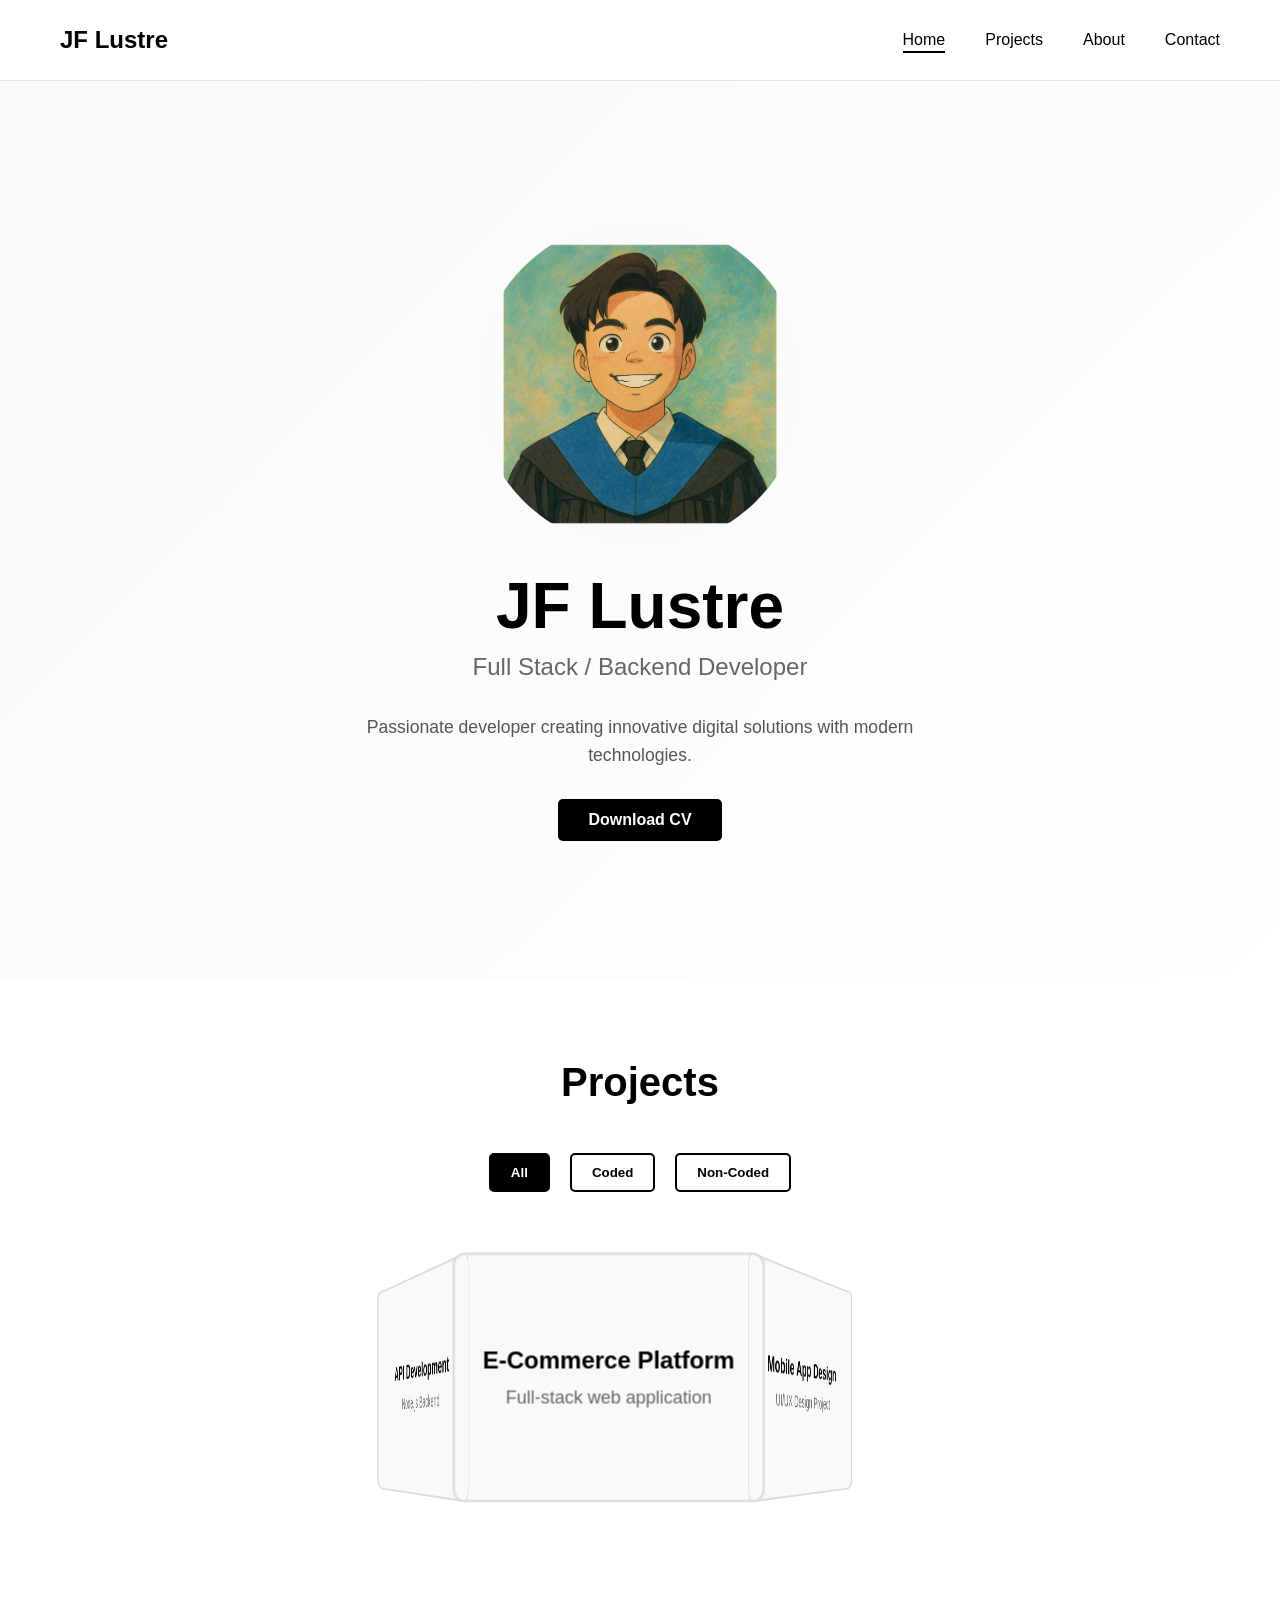
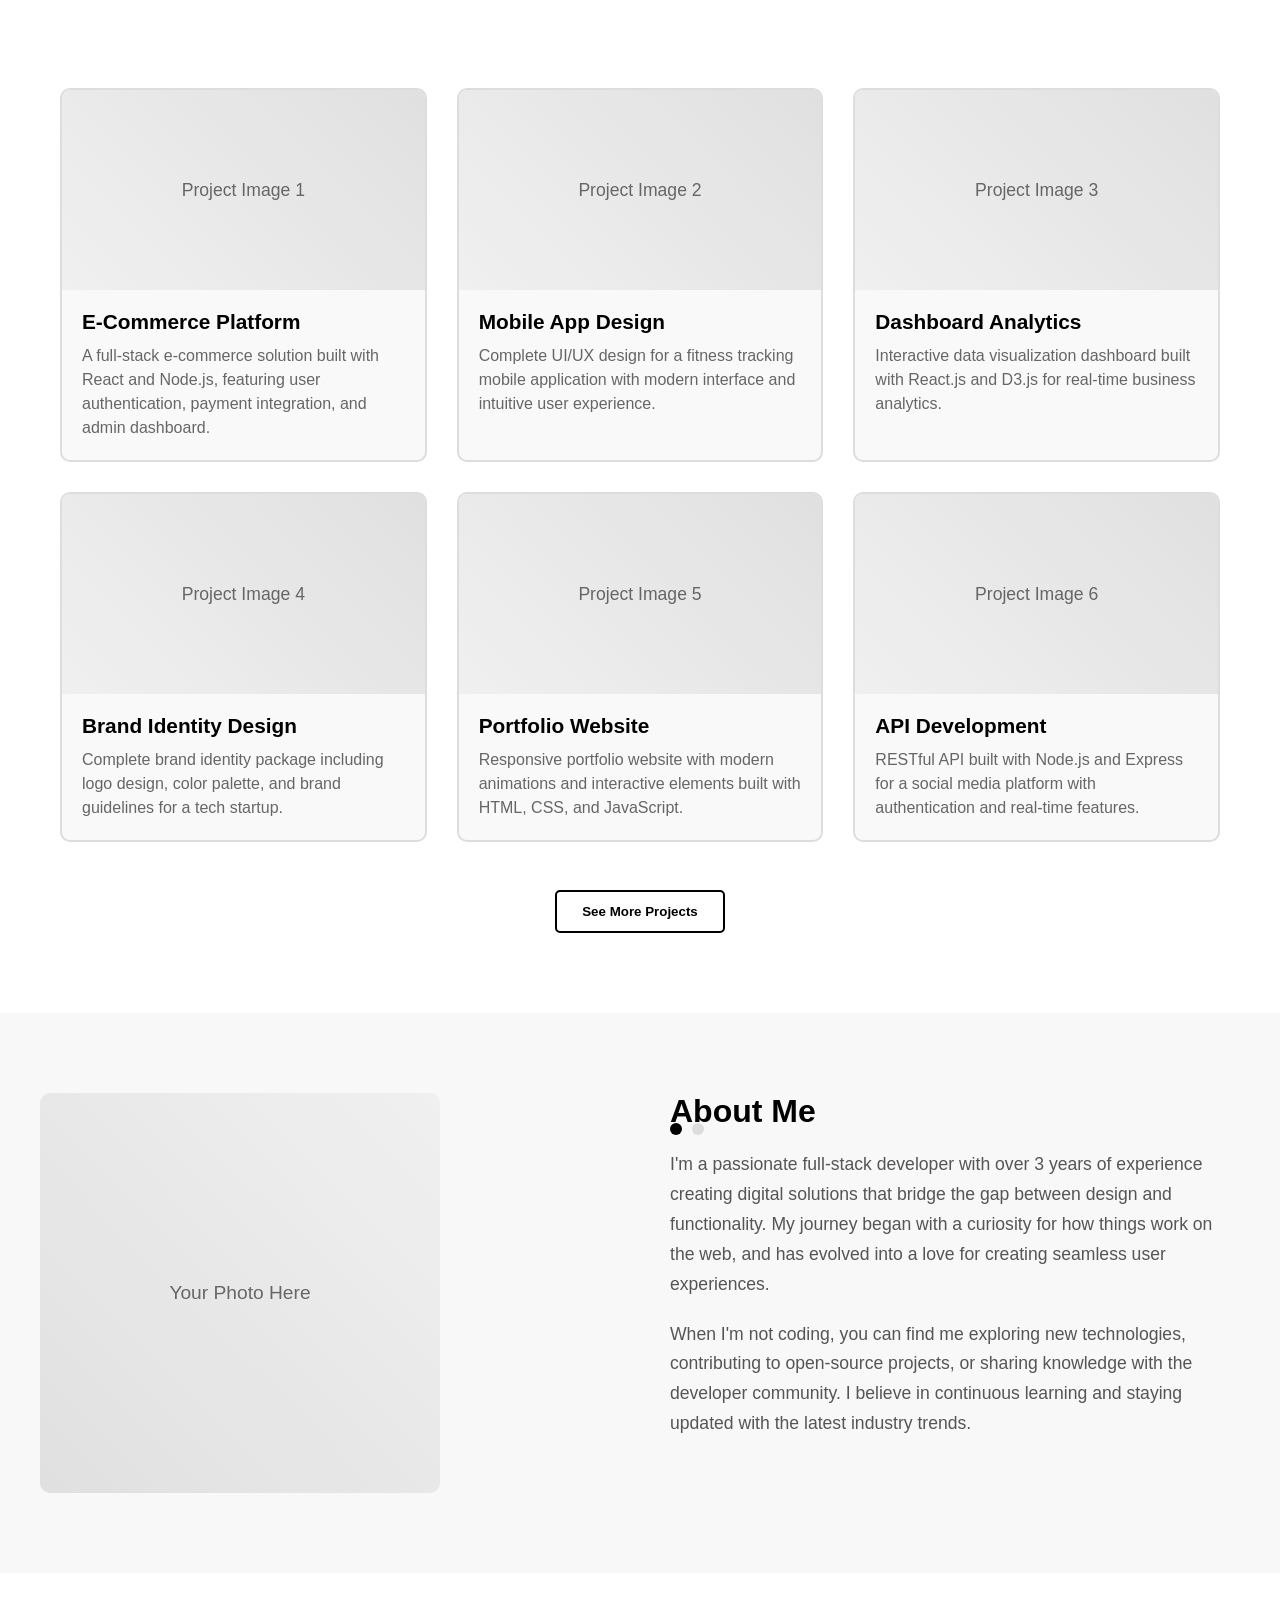
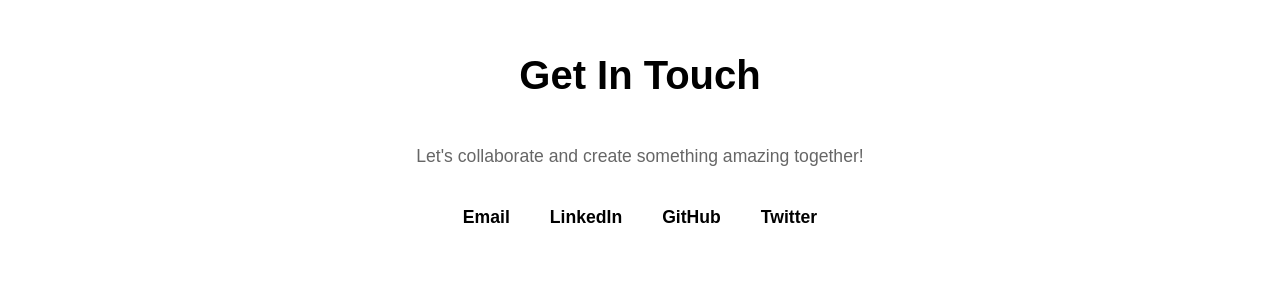
==== index.html @ 0e70a634 "Add files via upload" ====
<!DOCTYPE html>
<html lang="en">
<head>
    <meta charset="UTF-8">
    <meta name="viewport" content="width=device-width, initial-scale=1.0">
    <link rel="stylesheet" href="css/styles.css">
    <title>Portfolio</title>
</head>
<body>
    <header class="header" id="header">
        <nav class="nav-container">
            <a href="#" class="logo">JF Lustre</a>
            
            <ul class="nav-menu" id="navMenu">
                <li class="nav-item">
                    <a href="#home" class="nav-link active">Home</a>
                </li>
                <li class="nav-item">
                    <a href="#projects" class="nav-link">Projects</a>
                </li>
                <li class="nav-item">
                    <a href="#about" class="nav-link">About</a>
                </li>
                <li class="nav-item">
                    <a href="#contact" class="nav-link">Contact</a>
                </li>
            </ul>
            
            <div class="mobile-menu" id="mobileMenu">
                <span></span>
                <span></span>
                <span></span>
            </div>
        </nav>
    </header>

<section class="hero" id="home">
      <div id="particles-js"></div>
  <div class="hero-content">
    <div class="hero-image">
      <img src="assets/logoo.png" alt="JF Lustre">
    </div>

    <h1>JF Lustre</h1>
    <div class="tagline">Full Stack / Backend Developer</div>
    <p class="description">
      Passionate developer creating innovative digital solutions with modern technologies. 
    </p>
    <a href="#" class="cv-button" onclick="downloadCV()">Download CV</a>
  </div>
</section>





    <!-- Projects Section -->
    <section class="projects" id="projects">
        <h2 class="section-title">Projects</h2>
        
        <div class="project-filters">
            <button class="filter-btn active" onclick="filterProjects('all')">All</button>
            <button class="filter-btn" onclick="filterProjects('coded')">Coded</button>
            <button class="filter-btn" onclick="filterProjects('non-coded')">Non-Coded</button>
        </div>

        <!-- 3D Carousel -->
        <div class="carousel-container">
            <div class="carousel" id="carousel">
                <div class="carousel-item" style="transform: rotateY(0deg) translateZ(200px);">
                    <h3>E-Commerce Platform</h3>
                    <p>Full-stack web application</p>
                </div>
                <div class="carousel-item" style="transform: rotateY(60deg) translateZ(200px);">
                    <h3>Mobile App Design</h3>
                    <p>UI/UX Design Project</p>
                </div>
                <div class="carousel-item" style="transform: rotateY(120deg) translateZ(200px);">
                    <h3>Dashboard Analytics</h3>
                    <p>React.js Application</p>
                </div>
                <div class="carousel-item" style="transform: rotateY(180deg) translateZ(200px);">
                    <h3>Brand Identity</h3>
                    <p>Logo & Brand Design</p>
                </div>
                <div class="carousel-item" style="transform: rotateY(240deg) translateZ(200px);">
                    <h3>Portfolio Website</h3>
                    <p>Responsive Web Design</p>
                </div>
                <div class="carousel-item" style="transform: rotateY(300deg) translateZ(200px);">
                    <h3>API Development</h3>
                    <p>Node.js Backend</p>
                </div>
            </div>
        </div>

        <!-- Projects Grid -->
        <div class="projects-grid" id="projectsGrid">
            <div class="project-card coded">
                <div class="project-image">Project Image 1</div>
                <div class="project-info">
                    <h3>E-Commerce Platform</h3>
                    <p>A full-stack e-commerce solution built with React and Node.js, featuring user authentication, payment integration, and admin dashboard.</p>
                </div>
            </div>
            
            <div class="project-card non-coded">
                <div class="project-image">Project Image 2</div>
                <div class="project-info">
                    <h3>Mobile App Design</h3>
                    <p>Complete UI/UX design for a fitness tracking mobile application with modern interface and intuitive user experience.</p>
                </div>
            </div>
            
            <div class="project-card coded">
                <div class="project-image">Project Image 3</div>
                <div class="project-info">
                    <h3>Dashboard Analytics</h3>
                    <p>Interactive data visualization dashboard built with React.js and D3.js for real-time business analytics.</p>
                </div>
            </div>
            
            <div class="project-card non-coded">
                <div class="project-image">Project Image 4</div>
                <div class="project-info">
                    <h3>Brand Identity Design</h3>
                    <p>Complete brand identity package including logo design, color palette, and brand guidelines for a tech startup.</p>
                </div>
            </div>
            
            <div class="project-card coded">
                <div class="project-image">Project Image 5</div>
                <div class="project-info">
                    <h3>Portfolio Website</h3>
                    <p>Responsive portfolio website with modern animations and interactive elements built with HTML, CSS, and JavaScript.</p>
                </div>
            </div>
            
            <div class="project-card coded">
                <div class="project-image">Project Image 6</div>
                <div class="project-info">
                    <h3>API Development</h3>
                    <p>RESTful API built with Node.js and Express for a social media platform with authentication and real-time features.</p>
                </div>
            </div>
        </div>

        <div class="see-more">
            <button class="see-more-btn" onclick="showMoreProjects()">See More Projects</button>
        </div>
    </section>

    <!-- About Section -->
    <section class="about" id="about">
        <div class="about-container">
            <div class="about-image">
                Your Photo Here
            </div>
            
            <div class="about-content">
                <div class="slide active">
                    <h3>About Me</h3>
                    <p>
                        I'm a passionate full-stack developer with over 3 years of experience creating digital solutions 
                        that bridge the gap between design and functionality. My journey began with a curiosity for 
                        how things work on the web, and has evolved into a love for creating seamless user experiences.
                    </p>
                    <p>
                        When I'm not coding, you can find me exploring new technologies, contributing to open-source 
                        projects, or sharing knowledge with the developer community. I believe in continuous learning 
                        and staying updated with the latest industry trends.
                    </p>
                </div>
                
                <div class="slide">
                    <h3>Tech Stack</h3>
                    <div class="tech-grid">
                        <div class="tech-item">HTML5</div>
                        <div class="tech-item">CSS</div>
                        <div class="tech-item">JavaScript</div>
                        <div class="tech-item">React.js</div>
                        <div class="tech-item">Laravel</div>
                        <div class="tech-item">Python</div>
                        <div class="tech-item">MySQL</div>
                        <div class="tech-item">Git</div>
                        <div class="tech-item">Figma</div>
                    </div>
                </div>
                
                <div class="slide-nav">
                    <div class="nav-dot active" onclick="showSlide(0)"></div>
                    <div class="nav-dot" onclick="showSlide(1)"></div>
                </div>
            </div>
        </div>
    </section>

    <!-- Contact Section -->
    <section class="contact" id="contact">
        <div class="contact-container">
            <h2 class="section-title">Get In Touch</h2>
            <p style="font-size: 1.1rem; color: #666; margin-bottom: 20px;">
                Let's collaborate and create something amazing together!
            </p>
            
            <div class="contact-links">
                <a href="mailto:your.email@example.com" class="contact-item">Email</a>
                <a href="https://linkedin.com/in/yourprofile" class="contact-item">LinkedIn</a>
                <a href="https://github.com/yourusername" class="contact-item">GitHub</a>
                <a href="https://twitter.com/yourusername" class="contact-item">Twitter</a>
            </div>
        </div>
    </section>

<script src="js/script.js"></script>

</body>
</html>
---- css/styles.css ----
* {
            margin: 0;
            padding: 0;
            box-sizing: border-box;
        }

        body {
            font-family: 'Arial', sans-serif;
            background: white;
            color: black;
            overflow-x: hidden;
            padding-top: 80px;
        }

        /* Header */
        .header {
            position: fixed;
            top: 0;
            left: 0;
            width: 100%;
            background: rgba(255, 255, 255, 0.95);
            backdrop-filter: blur(10px);
            z-index: 1000;
            transition: all 0.3s ease;
            border-bottom: 1px solid rgba(0, 0, 0, 0.1);
        }

        .header.scrolled {
            background: rgba(255, 255, 255, 0.98);
            box-shadow: 0 2px 20px rgba(0, 0, 0, 0.1);
        }

        .nav-container {
            max-width: 1200px;
            margin: 0 auto;
            padding: 0 20px;
            display: flex;
            justify-content: space-between;
            align-items: center;
            height: 80px;
        }

        .logo {
            font-size: 1.5rem;
            font-weight: 700;
            color: black;
            text-decoration: none;
            transition: all 0.3s ease;
        }

        .logo:hover {
            color: #666;
        }

        .nav-menu {
            display: flex;
            list-style: none;
            gap: 40px;
        }

        .nav-item {
            position: relative;
        }

        .nav-link {
            color: black;
            text-decoration: none;
            font-weight: 500;
            font-size: 1rem;
            transition: all 0.3s ease;
            position: relative;
        }

        .nav-link:hover {
            color: #666;
        }

        .nav-link::after {
            content: '';
            position: absolute;
            bottom: -5px;
            left: 0;
            width: 0;
            height: 2px;
            background: black;
            transition: width 0.3s ease;
        }

        .nav-link:hover::after,
        .nav-link.active::after {
            width: 100%;
        }

        /* Mobile Menu */
        .mobile-menu {
            display: none;
            flex-direction: column;
            cursor: pointer;
        }

        .mobile-menu span {
            width: 25px;
            height: 3px;
            background: black;
            margin: 3px 0;
            transition: 0.3s;
        }

        .nav-menu.mobile-active {
            position: fixed;
            top: 80px;
            left: 0;
            width: 100%;
            height: calc(100vh - 80px);
            background: rgba(255, 255, 255, 0.98);
            backdrop-filter: blur(10px);
            flex-direction: column;
            justify-content: start;
            align-items: center;
            padding-top: 50px;
            gap: 30px;
        }

            /* Hero Section */
            .hero {
            height: 100vh;
            display: flex;
            align-items: center;
            justify-content: center;
            text-align: center;
            position: relative;
            background: linear-gradient(135deg, #f8f8f8 0%, #ffffff 100%);
            }

            .hero-content {
            display: flex;
            flex-direction: column; /* stack items vertically */
            align-items: center;    /* center horizontally */
            justify-content: center;
            position: relative;
            z-index: 1;
            }

            /* Logo */
            .hero-image img {
            width: 330px;        /* bigger logo */
            height: auto;
            margin-bottom: 20px; /* spacing below logo */
            border-radius: 50%;  /* make it circular */
            display: block;
            }

            /* Heading */
            .hero-content h1 {
            font-size: 4rem;
            font-weight: 700;
            margin-bottom: 10px;
            animation: fadeInUp 1s ease-out;
            }

            /* Tagline */
            .hero-content .tagline {
            font-size: 1.5rem;
            margin-bottom: 2rem;
            color: #666;
            animation: fadeInUp 1s ease-out 0.3s both;
            }

            /* Description */
            .hero-content .description {
            margin: 0 auto 30px auto;
            font-size: 1.1rem;
            max-width: 600px;
            line-height: 1.6;
            color: #555;
            animation: fadeInUp 1s ease-out 0.6s both;
            }


        .cv-button {
            display: inline-block;
            padding: 12px 30px;
            background: black;
            color: white;
            text-decoration: none;
            border-radius: 5px;
            font-weight: 600;
            transition: all 0.3s ease;
            animation: fadeInUp 1s ease-out 0.9s both;
        }

        .cv-button:hover {
            background: #333;
            transform: translateY(-2px);
            box-shadow: 0 5px 15px rgba(0,0,0,0.3);
        }

        /* Projects Section */
        .projects {
            padding: 80px 20px;
            max-width: 1200px;
            margin: 0 auto;
        }

        .section-title {
            text-align: center;
            font-size: 2.5rem;
            font-weight: 700;
            margin-bottom: 3rem;
        }

        .project-filters {
            display: flex;
            justify-content: center;
            gap: 20px;
            margin-bottom: 3rem;
        }

        .filter-btn {
            padding: 10px 20px;
            background: transparent;
            border: 2px solid black;
            color: black;
            cursor: pointer;
            border-radius: 5px;
            font-weight: 600;
            transition: all 0.3s ease;
        }

        .filter-btn.active, .filter-btn:hover {
            background: black;
            color: white;
        }

        /* 3D Carousel */
        .carousel-container {
            perspective: 1000px;
            height: 400px;
            display: flex;
            justify-content: center;
            align-items: center;
            margin-bottom: 3rem;
        }

        .carousel {
            position: relative;
            width: 300px;
            height: 300px;
            transform-style: preserve-3d;
            animation: rotate 20s infinite linear;
        }

        .carousel-item {
            position: absolute;
            width: 250px;
            height: 200px;
            background: #f9f9f9;
            border: 2px solid #ddd;
            border-radius: 10px;
            display: flex;
            flex-direction: column;
            justify-content: center;
            align-items: center;
            text-align: center;
            padding: 20px;
            cursor: pointer;
            transition: all 0.3s ease;
        }

        .carousel-item:hover {
            border-color: black;
            transform: scale(1.05);
        }

        .carousel-item h3 {
            font-size: 1.2rem;
            margin-bottom: 10px;
        }

        .carousel-item p {
            font-size: 0.9rem;
            color: #666;
        }

        /* Grid Layout */
        .projects-grid {
            display: grid;
            grid-template-columns: repeat(auto-fit, minmax(300px, 1fr));
            gap: 30px;
            margin-bottom: 3rem;
        }

        .project-card {
            background: #f9f9f9;
            border: 2px solid #ddd;
            border-radius: 10px;
            overflow: hidden;
            transition: all 0.3s ease;
            cursor: pointer;
        }

        .project-card:hover {
            border-color: black;
            transform: translateY(-5px);
            box-shadow: 0 10px 25px rgba(0,0,0,0.1);
        }

        .project-image {
            width: 100%;
            height: 200px;
            background: linear-gradient(45deg, #f0f0f0, #e0e0e0);
            display: flex;
            align-items: center;
            justify-content: center;
            color: #666;
            font-size: 1.1rem;
        }

        .project-info {
            padding: 20px;
        }

        .project-info h3 {
            font-size: 1.3rem;
            margin-bottom: 10px;
        }

        .project-info p {
            color: #666;
            line-height: 1.5;
        }

        .see-more {
            text-align: center;
        }

        .see-more-btn {
            padding: 12px 25px;
            background: transparent;
            border: 2px solid black;
            color: black;
            cursor: pointer;
            border-radius: 5px;
            font-weight: 600;
            transition: all 0.3s ease;
        }

        .see-more-btn:hover {
            background: black;
            color: white;
        }

        /* About Section */
        .about {
            padding: 80px 20px;
            background: #f8f8f8;
        }

        .about-container {
            max-width: 1200px;
            margin: 0 auto;
            display: grid;
            grid-template-columns: 1fr 1fr;
            gap: 60px;
            align-items: center;
        }

        .about-image {
            width: 100%;
            max-width: 400px;
            height: 400px;
            background: linear-gradient(45deg, #e0e0e0, #f0f0f0);
            border-radius: 10px;
            display: flex;
            align-items: center;
            justify-content: center;
            color: #666;
            font-size: 1.2rem;
        }

        .about-content {
            position: relative;
            height: 400px;
        }

        .slide {
            position: absolute;
            width: 100%;
            opacity: 0;
            transition: opacity 0.5s ease;
        }

        .slide.active {
            opacity: 1;
        }

        .slide h3 {
            font-size: 2rem;
            margin-bottom: 20px;
        }

        .slide p {
            font-size: 1.1rem;
            line-height: 1.7;
            color: #555;
            margin-bottom: 20px;
        }

        .tech-grid {
            display: grid;
            grid-template-columns: repeat(auto-fit, minmax(120px, 1fr));
            gap: 15px;
            margin-top: 20px;
        }

        .tech-item {
            background: white;
            padding: 15px;
            border-radius: 8px;
            text-align: center;
            border: 2px solid #ddd;
            font-weight: 600;
            transition: all 0.3s ease;
        }

        .tech-item:hover {
            border-color: black;
        }

        .slide-nav {
            display: flex;
            gap: 10px;
            margin-top: 30px;
        }

        .nav-dot {
            width: 12px;
            height: 12px;
            border-radius: 50%;
            background: #ddd;
            cursor: pointer;
            transition: all 0.3s ease;
        }

        .nav-dot.active {
            background: black;
        }

        /* Contact Section */
        .contact {
            padding: 80px 20px;
            text-align: center;
        }

        .contact-container {
            max-width: 800px;
            margin: 0 auto;
        }

        .contact-links {
            display: flex;
            justify-content: center;
            gap: 40px;
            margin-top: 40px;
        }

        .contact-item {
            text-decoration: none;
            color: black;
            font-weight: 600;
            font-size: 1.1rem;
            transition: all 0.3s ease;
        }

        .contact-item:hover {
            color: #666;
            transform: translateY(-2px);
        }

        /* Animations */
        @keyframes fadeInUp {
            from {
                opacity: 0;
                transform: translateY(30px);
            }
            to {
                opacity: 1;
                transform: translateY(0);
            }
        }

        @keyframes rotate {
            from {
                transform: rotateY(0deg);
            }
            to {
                transform: rotateY(360deg);
            }
        }

        /* Responsive */
        @media (max-width: 768px) {
            .hero-content h1 {
                font-size: 2.5rem;
            }
            
            .about-container {
                grid-template-columns: 1fr;
                gap: 40px;
            }
            
            .contact-links {
                flex-direction: column;
                gap: 20px;
            }
            
            .carousel-container {
                height: 300px;
            }

            .nav-menu {
                display: none;
            }

            .mobile-menu {
                display: flex;
            }

            .nav-menu.mobile-active {
                display: flex;
            }
        }
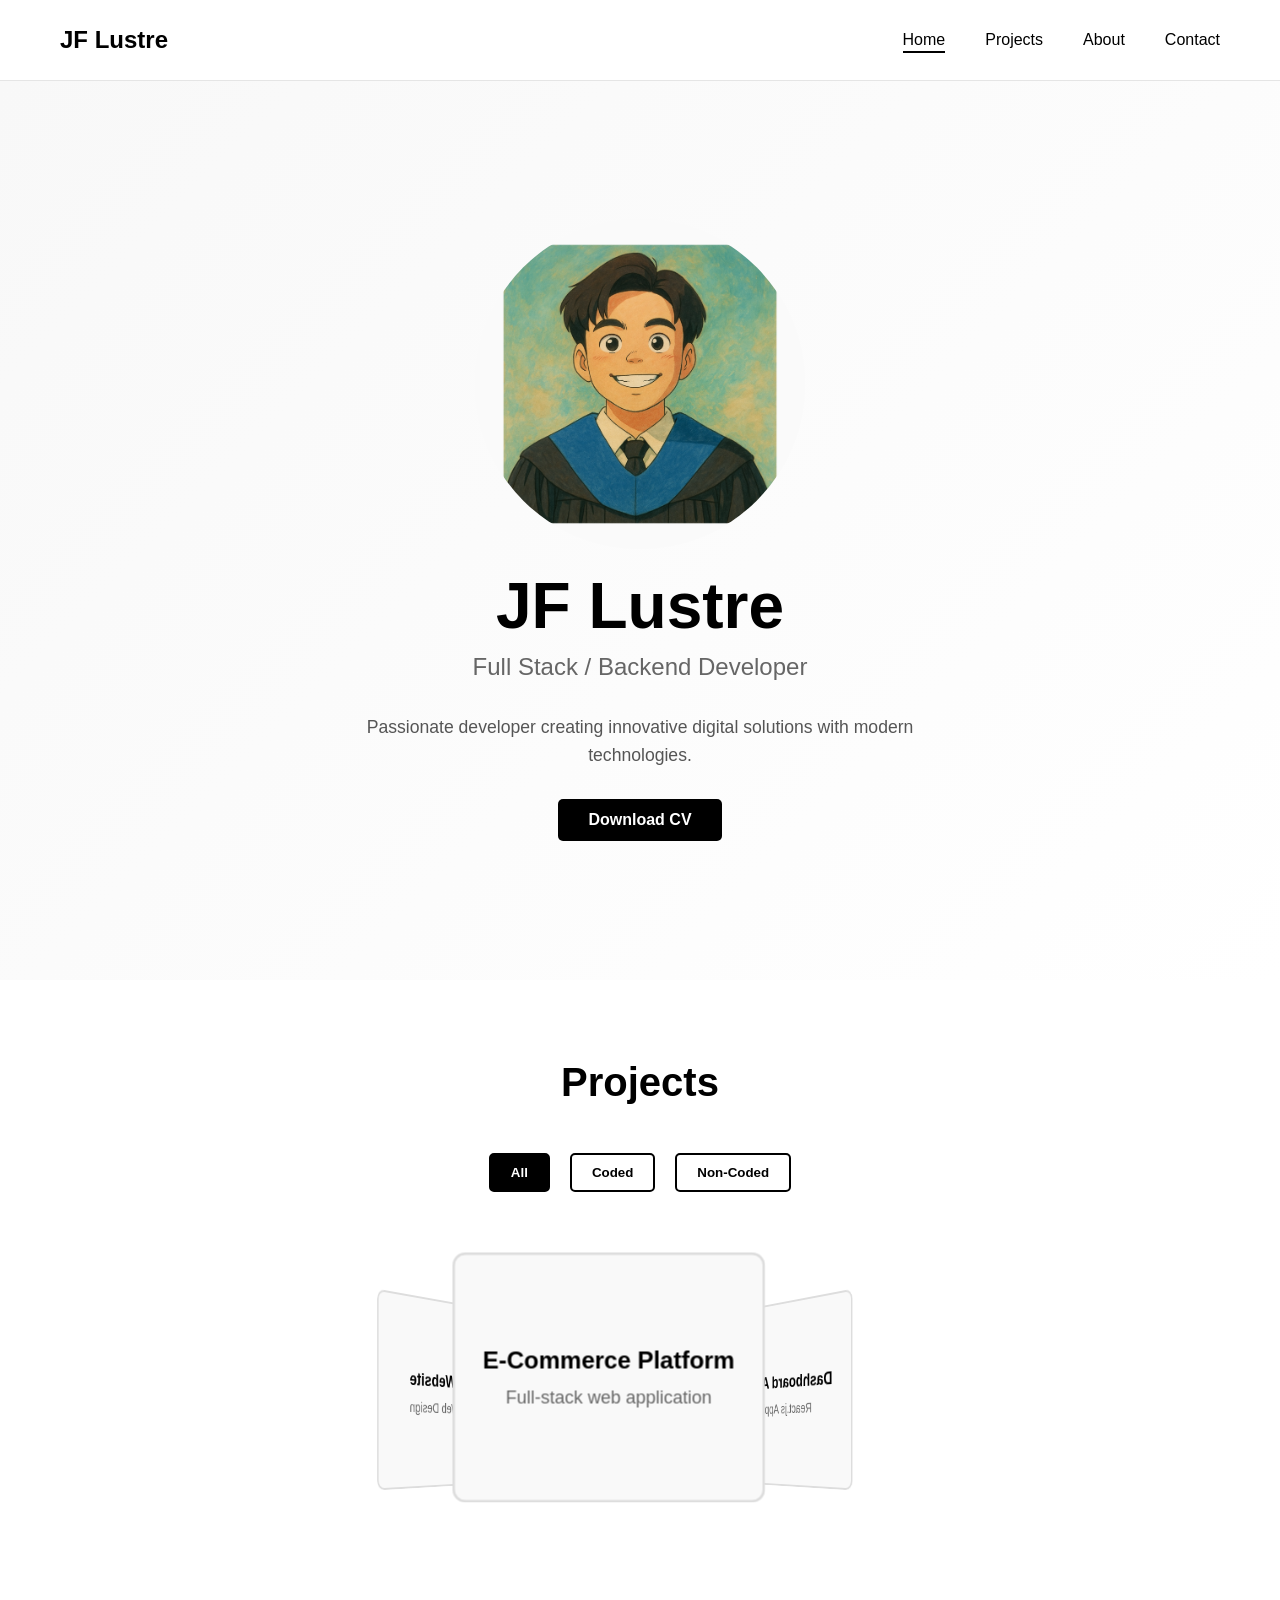
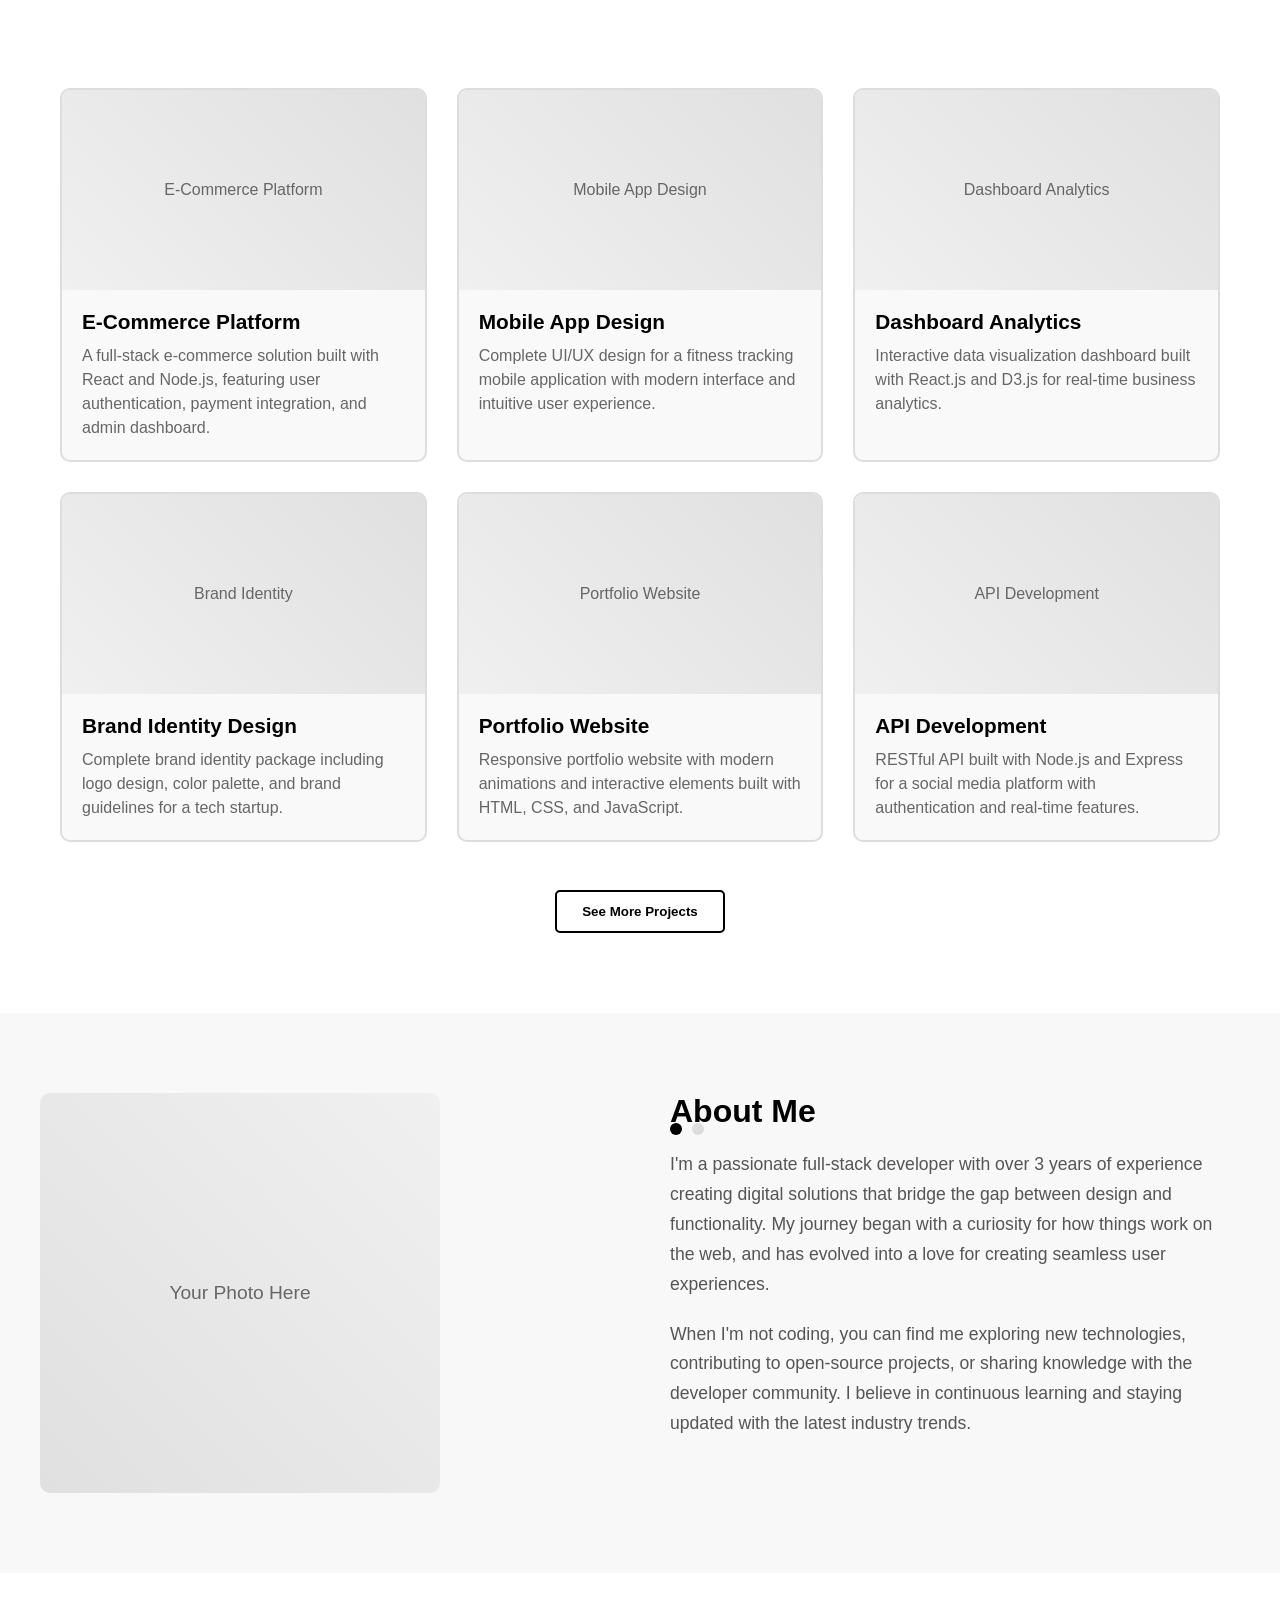
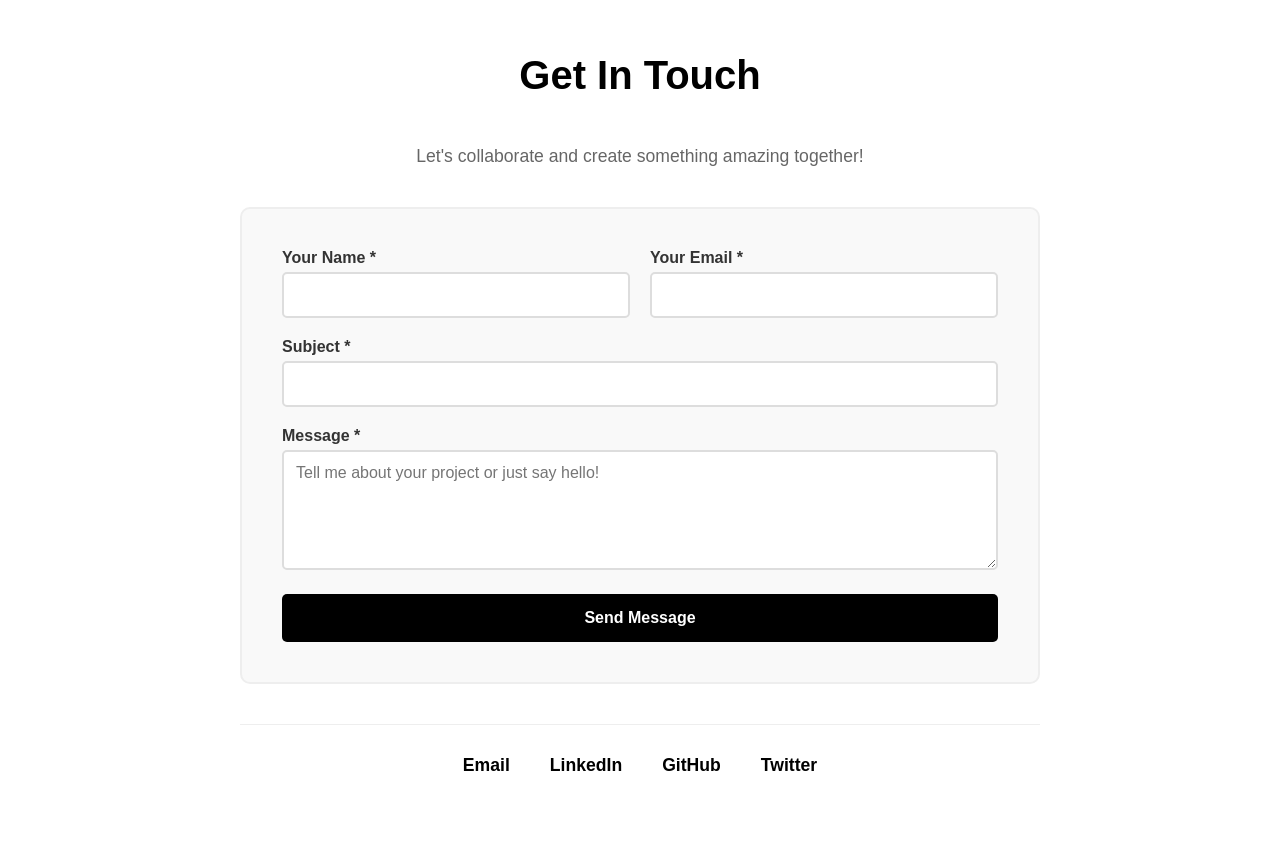
==== commit 6c52dab7: "Add files via upload" ====
--- a/index.html
+++ b/index.html
@@ -3,9 +3,8 @@
 <head>
     <meta charset="UTF-8">
     <meta name="viewport" content="width=device-width, initial-scale=1.0">
-    <link rel="stylesheet" href="css/styles.css">
+    <link rel="stylesheet" href="styles.css">
     <title>Portfolio</title>
-</head>
 <body>
     <header class="header" id="header">
         <nav class="nav-container">
@@ -34,25 +33,21 @@
         </nav>
     </header>
 
-<section class="hero" id="home">
-      <div id="particles-js"></div>
-  <div class="hero-content">
-    <div class="hero-image">
-      <img src="assets/logoo.png" alt="JF Lustre">
-    </div>
-
-    <h1>JF Lustre</h1>
-    <div class="tagline">Full Stack / Backend Developer</div>
-    <p class="description">
-      Passionate developer creating innovative digital solutions with modern technologies. 
-    </p>
-    <a href="#" class="cv-button" onclick="downloadCV()">Download CV</a>
-  </div>
-</section>
-
-
-
-
+    <section class="hero" id="home">
+        <div id="particles-js"></div>
+        <div class="hero-content">
+            <div class="hero-image">
+                <img src="assets/logoo.png" alt="JF Lustre">
+            </div>
+
+            <h1>JF Lustre</h1>
+            <div class="tagline">Full Stack / Backend Developer</div>
+            <p class="description">
+                Passionate developer creating innovative digital solutions with modern technologies. 
+            </p>
+            <a href="#" class="cv-button" onclick="downloadCV()">Download CV</a>
+        </div>
+    </section>
 
     <!-- Projects Section -->
     <section class="projects" id="projects">
@@ -64,80 +59,80 @@
             <button class="filter-btn" onclick="filterProjects('non-coded')">Non-Coded</button>
         </div>
 
-        <!-- 3D Carousel -->
+        <!-- 3D Carousel - Updated with 3 projects -->
         <div class="carousel-container">
             <div class="carousel" id="carousel">
                 <div class="carousel-item" style="transform: rotateY(0deg) translateZ(200px);">
                     <h3>E-Commerce Platform</h3>
                     <p>Full-stack web application</p>
                 </div>
-                <div class="carousel-item" style="transform: rotateY(60deg) translateZ(200px);">
-                    <h3>Mobile App Design</h3>
-                    <p>UI/UX Design Project</p>
-                </div>
                 <div class="carousel-item" style="transform: rotateY(120deg) translateZ(200px);">
                     <h3>Dashboard Analytics</h3>
                     <p>React.js Application</p>
                 </div>
-                <div class="carousel-item" style="transform: rotateY(180deg) translateZ(200px);">
-                    <h3>Brand Identity</h3>
-                    <p>Logo & Brand Design</p>
-                </div>
                 <div class="carousel-item" style="transform: rotateY(240deg) translateZ(200px);">
                     <h3>Portfolio Website</h3>
                     <p>Responsive Web Design</p>
                 </div>
-                <div class="carousel-item" style="transform: rotateY(300deg) translateZ(200px);">
-                    <h3>API Development</h3>
-                    <p>Node.js Backend</p>
-                </div>
             </div>
         </div>
 
         <!-- Projects Grid -->
         <div class="projects-grid" id="projectsGrid">
-            <div class="project-card coded">
-                <div class="project-image">Project Image 1</div>
+            <div class="project-card coded" onclick="openModal('ecommerce')">
+                <div class="project-image">
+                    <div style="color: #666; font-size: 1rem;">E-Commerce Platform</div>
+                </div>
                 <div class="project-info">
                     <h3>E-Commerce Platform</h3>
                     <p>A full-stack e-commerce solution built with React and Node.js, featuring user authentication, payment integration, and admin dashboard.</p>
                 </div>
             </div>
             
-            <div class="project-card non-coded">
-                <div class="project-image">Project Image 2</div>
+            <div class="project-card non-coded" onclick="openModal('mobile-app')">
+                <div class="project-image">
+                    <div style="color: #666; font-size: 1rem;">Mobile App Design</div>
+                </div>
                 <div class="project-info">
                     <h3>Mobile App Design</h3>
                     <p>Complete UI/UX design for a fitness tracking mobile application with modern interface and intuitive user experience.</p>
                 </div>
             </div>
             
-            <div class="project-card coded">
-                <div class="project-image">Project Image 3</div>
+            <div class="project-card coded" onclick="openModal('dashboard')">
+                <div class="project-image">
+                    <div style="color: #666; font-size: 1rem;">Dashboard Analytics</div>
+                </div>
                 <div class="project-info">
                     <h3>Dashboard Analytics</h3>
                     <p>Interactive data visualization dashboard built with React.js and D3.js for real-time business analytics.</p>
                 </div>
             </div>
             
-            <div class="project-card non-coded">
-                <div class="project-image">Project Image 4</div>
+            <div class="project-card non-coded" onclick="openModal('brand-identity')">
+                <div class="project-image">
+                    <div style="color: #666; font-size: 1rem;">Brand Identity</div>
+                </div>
                 <div class="project-info">
                     <h3>Brand Identity Design</h3>
                     <p>Complete brand identity package including logo design, color palette, and brand guidelines for a tech startup.</p>
                 </div>
             </div>
             
-            <div class="project-card coded">
-                <div class="project-image">Project Image 5</div>
+            <div class="project-card coded" onclick="openModal('portfolio')">
+                <div class="project-image">
+                    <div style="color: #666; font-size: 1rem;">Portfolio Website</div>
+                </div>
                 <div class="project-info">
                     <h3>Portfolio Website</h3>
                     <p>Responsive portfolio website with modern animations and interactive elements built with HTML, CSS, and JavaScript.</p>
                 </div>
             </div>
             
-            <div class="project-card coded">
-                <div class="project-image">Project Image 6</div>
+            <div class="project-card coded" onclick="openModal('api-dev')">
+                <div class="project-image">
+                    <div style="color: #666; font-size: 1rem;">API Development</div>
+                </div>
                 <div class="project-info">
                     <h3>API Development</h3>
                     <p>RESTful API built with Node.js and Express for a social media platform with authentication and real-time features.</p>
@@ -149,6 +144,29 @@
             <button class="see-more-btn" onclick="showMoreProjects()">See More Projects</button>
         </div>
     </section>
+
+    <!-- Project Modals -->
+    <div id="projectModal" class="modal">
+        <div class="modal-content">
+            <div class="modal-header">
+                <h2 id="modalTitle">Project Title</h2>
+                <span class="close" onclick="closeModal()">&times;</span>
+            </div>
+            <div class="modal-body">
+                <div class="image-gallery" id="imageGallery">
+                    <!-- Images will be populated by JavaScript -->
+                </div>
+                <div class="project-details">
+                    <h3>Project Description</h3>
+                    <p id="modalDescription">Project description will be populated here.</p>
+                    <h3>Technologies Used</h3>
+                    <div class="tech-tags" id="modalTechTags">
+                        <!-- Tech tags will be populated by JavaScript -->
+                    </div>
+                </div>
+            </div>
+        </div>
+    </div>
 
     <!-- About Section -->
     <section class="about" id="about">
@@ -203,8 +221,33 @@
                 Let's collaborate and create something amazing together!
             </p>
             
+            <form class="contact-form" id="contactForm" onsubmit="submitForm(event)">
+                <div class="form-row">
+                    <div class="form-group">
+                        <label for="name">Your Name *</label>
+                        <input type="text" id="name" name="name" required>
+                    </div>
+                    <div class="form-group">
+                        <label for="email">Your Email *</label>
+                        <input type="email" id="email" name="email" required>
+                    </div>
+                </div>
+                
+                <div class="form-group">
+                    <label for="subject">Subject *</label>
+                    <input type="text" id="subject" name="subject" required>
+                </div>
+                
+                <div class="form-group">
+                    <label for="message">Message *</label>
+                    <textarea id="message" name="message" placeholder="Tell me about your project or just say hello!" required></textarea>
+                </div>
+                
+                <button type="submit" class="submit-btn">Send Message</button>
+            </form>
+            
             <div class="contact-links">
-                <a href="mailto:your.email@example.com" class="contact-item">Email</a>
+                <a href="mailto:florenz525lustre@gmail.com" class="contact-item">Email</a>
                 <a href="https://linkedin.com/in/yourprofile" class="contact-item">LinkedIn</a>
                 <a href="https://github.com/yourusername" class="contact-item">GitHub</a>
                 <a href="https://twitter.com/yourusername" class="contact-item">Twitter</a>
@@ -212,7 +255,9 @@
         </div>
     </section>
 
-<script src="js/script.js"></script>
+    <script src="script.js">
+
+    </script>
 
 </body>
 </html>
--- a/styles.css
+++ b/styles.css
@@ -0,0 +1,764 @@
+            * {
+            margin: 0;
+            padding: 0;
+            box-sizing: border-box;
+        }
+
+        body {
+            font-family: 'Arial', sans-serif;
+            background: white;
+            color: black;
+            overflow-x: hidden;
+            padding-top: 80px;
+        }
+
+        /* Header */
+        .header {
+            position: fixed;
+            top: 0;
+            left: 0;
+            width: 100%;
+            background: rgba(255, 255, 255, 0.95);
+            backdrop-filter: blur(10px);
+            z-index: 1000;
+            transition: all 0.3s ease;
+            border-bottom: 1px solid rgba(0, 0, 0, 0.1);
+        }
+
+        .header.scrolled {
+            background: rgba(255, 255, 255, 0.98);
+            box-shadow: 0 2px 20px rgba(0, 0, 0, 0.1);
+        }
+
+        .nav-container {
+            max-width: 1200px;
+            margin: 0 auto;
+            padding: 0 20px;
+            display: flex;
+            justify-content: space-between;
+            align-items: center;
+            height: 80px;
+        }
+
+        .logo {
+            font-size: 1.5rem;
+            font-weight: 700;
+            color: black;
+            text-decoration: none;
+            transition: all 0.3s ease;
+        }
+
+        .logo:hover {
+            color: #666;
+        }
+
+        .nav-menu {
+            display: flex;
+            list-style: none;
+            gap: 40px;
+        }
+
+        .nav-item {
+            position: relative;
+        }
+
+        .nav-link {
+            color: black;
+            text-decoration: none;
+            font-weight: 500;
+            font-size: 1rem;
+            transition: all 0.3s ease;
+            position: relative;
+        }
+
+        .nav-link:hover {
+            color: #666;
+        }
+
+        .nav-link::after {
+            content: '';
+            position: absolute;
+            bottom: -5px;
+            left: 0;
+            width: 0;
+            height: 2px;
+            background: black;
+            transition: width 0.3s ease;
+        }
+
+        .nav-link:hover::after,
+        .nav-link.active::after {
+            width: 100%;
+        }
+
+        /* Mobile Menu */
+        .mobile-menu {
+            display: none;
+            flex-direction: column;
+            cursor: pointer;
+        }
+
+        .mobile-menu span {
+            width: 25px;
+            height: 3px;
+            background: black;
+            margin: 3px 0;
+            transition: 0.3s;
+        }
+
+        .nav-menu.mobile-active {
+            position: fixed;
+            top: 80px;
+            left: 0;
+            width: 100%;
+            height: calc(100vh - 80px);
+            background: rgba(255, 255, 255, 0.98);
+            backdrop-filter: blur(10px);
+            flex-direction: column;
+            justify-content: start;
+            align-items: center;
+            padding-top: 50px;
+            gap: 30px;
+        }
+
+        /* Hero Section */
+        .hero {
+            height: 100vh;
+            display: flex;
+            align-items: center;
+            justify-content: center;
+            text-align: center;
+            position: relative;
+            background: linear-gradient(135deg, #f8f8f8 0%, #ffffff 100%);
+        }
+
+        .hero-content {
+            display: flex;
+            flex-direction: column;
+            align-items: center;
+            justify-content: center;
+            position: relative;
+            z-index: 1;
+        }
+
+        .hero-image img {
+            width: 330px;
+            height: auto;
+            margin-bottom: 20px;
+            border-radius: 50%;
+            display: block;
+        }
+
+        .hero-content h1 {
+            font-size: 4rem;
+            font-weight: 700;
+            margin-bottom: 10px;
+            animation: fadeInUp 1s ease-out;
+        }
+
+        .hero-content .tagline {
+            font-size: 1.5rem;
+            margin-bottom: 2rem;
+            color: #666;
+            animation: fadeInUp 1s ease-out 0.3s both;
+        }
+
+        .hero-content .description {
+            margin: 0 auto 30px auto;
+            font-size: 1.1rem;
+            max-width: 600px;
+            line-height: 1.6;
+            color: #555;
+            animation: fadeInUp 1s ease-out 0.6s both;
+        }
+
+        .cv-button {
+            display: inline-block;
+            padding: 12px 30px;
+            background: black;
+            color: white;
+            text-decoration: none;
+            border-radius: 5px;
+            font-weight: 600;
+            transition: all 0.3s ease;
+            animation: fadeInUp 1s ease-out 0.9s both;
+        }
+
+        .cv-button:hover {
+            background: #333;
+            transform: translateY(-2px);
+            box-shadow: 0 5px 15px rgba(0,0,0,0.3);
+        }
+
+        /* Projects Section */
+        .projects {
+            padding: 80px 20px;
+            max-width: 1200px;
+            margin: 0 auto;
+        }
+
+        .section-title {
+            text-align: center;
+            font-size: 2.5rem;
+            font-weight: 700;
+            margin-bottom: 3rem;
+        }
+
+        .project-filters {
+            display: flex;
+            justify-content: center;
+            gap: 20px;
+            margin-bottom: 3rem;
+        }
+
+        .filter-btn {
+            padding: 10px 20px;
+            background: transparent;
+            border: 2px solid black;
+            color: black;
+            cursor: pointer;
+            border-radius: 5px;
+            font-weight: 600;
+            transition: all 0.3s ease;
+        }
+
+        .filter-btn.active, .filter-btn:hover {
+            background: black;
+            color: white;
+        }
+
+        /* 3D Carousel - Updated for 3 items */
+        .carousel-container {
+            perspective: 1000px;
+            height: 400px;
+            display: flex;
+            justify-content: center;
+            align-items: center;
+            margin-bottom: 3rem;
+        }
+
+        .carousel {
+            position: relative;
+            width: 300px;
+            height: 300px;
+            transform-style: preserve-3d;
+            animation: rotate 15s infinite linear;
+        }
+
+        .carousel-item {
+            position: absolute;
+            width: 250px;
+            height: 200px;
+            background: #f9f9f9;
+            border: 2px solid #ddd;
+            border-radius: 10px;
+            display: flex;
+            flex-direction: column;
+            justify-content: center;
+            align-items: center;
+            text-align: center;
+            padding: 20px;
+            cursor: pointer;
+            transition: all 0.3s ease;
+        }
+
+        .carousel-item:hover {
+            border-color: black;
+            transform: scale(1.05);
+        }
+
+        .carousel-item h3 {
+            font-size: 1.2rem;
+            margin-bottom: 10px;
+        }
+
+        .carousel-item p {
+            font-size: 0.9rem;
+            color: #666;
+        }
+
+        /* Grid Layout */
+        .projects-grid {
+            display: grid;
+            grid-template-columns: repeat(auto-fit, minmax(300px, 1fr));
+            gap: 30px;
+            margin-bottom: 3rem;
+        }
+
+        .project-card {
+            background: #f9f9f9;
+            border: 2px solid #ddd;
+            border-radius: 10px;
+            overflow: hidden;
+            transition: all 0.3s ease;
+            cursor: pointer;
+        }
+
+        .project-card:hover {
+            border-color: black;
+            transform: translateY(-5px);
+            box-shadow: 0 10px 25px rgba(0,0,0,0.1);
+        }
+
+        .project-image {
+            width: 100%;
+            height: 200px;
+            background: linear-gradient(45deg, #f0f0f0, #e0e0e0);
+            display: flex;
+            align-items: center;
+            justify-content: center;
+            color: #666;
+            font-size: 1.1rem;
+            position: relative;
+            overflow: hidden;
+        }
+
+        .project-image img {
+            width: 100%;
+            height: 100%;
+            object-fit: cover;
+            transition: transform 0.3s ease;
+        }
+
+        .project-card:hover .project-image img {
+            transform: scale(1.1);
+        }
+
+        .project-info {
+            padding: 20px;
+        }
+
+        .project-info h3 {
+            font-size: 1.3rem;
+            margin-bottom: 10px;
+        }
+
+        .project-info p {
+            color: #666;
+            line-height: 1.5;
+        }
+
+        /* Modal/Popup Styles */
+        .modal {
+            display: none;
+            position: fixed;
+            z-index: 2000;
+            left: 0;
+            top: 0;
+            width: 100%;
+            height: 100%;
+            background-color: rgba(0, 0, 0, 0.9);
+            animation: fadeIn 0.3s ease;
+        }
+
+        .modal-content {
+            position: relative;
+            background-color: white;
+            margin: 5% auto;
+            padding: 0;
+            width: 90%;
+            max-width: 900px;
+            border-radius: 10px;
+            overflow: hidden;
+            animation: slideIn 0.3s ease;
+        }
+
+        .modal-header {
+            padding: 20px;
+            border-bottom: 1px solid #eee;
+            display: flex;
+            justify-content: space-between;
+            align-items: center;
+        }
+
+        .modal-header h2 {
+            margin: 0;
+            font-size: 1.5rem;
+        }
+
+        .close {
+            color: #aaa;
+            font-size: 28px;
+            font-weight: bold;
+            cursor: pointer;
+            transition: color 0.3s ease;
+        }
+
+        .close:hover {
+            color: black;
+        }
+
+        .modal-body {
+            padding: 20px;
+        }
+
+        .image-gallery {
+            display: grid;
+            grid-template-columns: repeat(auto-fit, minmax(200px, 1fr));
+            gap: 15px;
+            margin-bottom: 20px;
+        }
+
+        .gallery-image {
+            width: 100%;
+            height: 150px;
+            background: #f0f0f0;
+            border-radius: 8px;
+            display: flex;
+            align-items: center;
+            justify-content: center;
+            color: #666;
+            font-size: 0.9rem;
+            cursor: pointer;
+            transition: all 0.3s ease;
+            border: 2px solid transparent;
+        }
+
+        .gallery-image:hover {
+            border-color: black;
+            transform: scale(1.02);
+        }
+
+        .gallery-image img {
+            width: 100%;
+            height: 100%;
+            object-fit: cover;
+            border-radius: 6px;
+        }
+
+        .project-details {
+            margin-top: 20px;
+        }
+
+        .project-details h3 {
+            margin-bottom: 10px;
+            color: #333;
+        }
+
+        .project-details p {
+            line-height: 1.6;
+            color: #666;
+            margin-bottom: 15px;
+        }
+
+        .tech-tags {
+            display: flex;
+            flex-wrap: wrap;
+            gap: 8px;
+            margin-top: 15px;
+        }
+
+        .tech-tag {
+            background: #f0f0f0;
+            padding: 5px 12px;
+            border-radius: 20px;
+            font-size: 0.8rem;
+            color: #333;
+        }
+
+        .see-more {
+            text-align: center;
+        }
+
+        .see-more-btn {
+            padding: 12px 25px;
+            background: transparent;
+            border: 2px solid black;
+            color: black;
+            cursor: pointer;
+            border-radius: 5px;
+            font-weight: 600;
+            transition: all 0.3s ease;
+        }
+
+        .see-more-btn:hover {
+            background: black;
+            color: white;
+        }
+
+        /* About Section */
+        .about {
+            padding: 80px 20px;
+            background: #f8f8f8;
+        }
+
+        .about-container {
+            max-width: 1200px;
+            margin: 0 auto;
+            display: grid;
+            grid-template-columns: 1fr 1fr;
+            gap: 60px;
+            align-items: center;
+        }
+
+        .about-image {
+            width: 100%;
+            max-width: 400px;
+            height: 400px;
+            background: linear-gradient(45deg, #e0e0e0, #f0f0f0);
+            border-radius: 10px;
+            display: flex;
+            align-items: center;
+            justify-content: center;
+            color: #666;
+            font-size: 1.2rem;
+        }
+
+        .about-content {
+            position: relative;
+            height: 400px;
+        }
+
+        .slide {
+            position: absolute;
+            width: 100%;
+            opacity: 0;
+            transition: opacity 0.5s ease;
+        }
+
+        .slide.active {
+            opacity: 1;
+        }
+
+        .slide h3 {
+            font-size: 2rem;
+            margin-bottom: 20px;
+        }
+
+        .slide p {
+            font-size: 1.1rem;
+            line-height: 1.7;
+            color: #555;
+            margin-bottom: 20px;
+        }
+
+        .tech-grid {
+            display: grid;
+            grid-template-columns: repeat(auto-fit, minmax(120px, 1fr));
+            gap: 15px;
+            margin-top: 20px;
+        }
+
+        .tech-item {
+            background: white;
+            padding: 15px;
+            border-radius: 8px;
+            text-align: center;
+            border: 2px solid #ddd;
+            font-weight: 600;
+            transition: all 0.3s ease;
+        }
+
+        .tech-item:hover {
+            border-color: black;
+        }
+
+        .slide-nav {
+            display: flex;
+            gap: 10px;
+            margin-top: 30px;
+        }
+
+        .nav-dot {
+            width: 12px;
+            height: 12px;
+            border-radius: 50%;
+            background: #ddd;
+            cursor: pointer;
+            transition: all 0.3s ease;
+        }
+
+        .nav-dot.active {
+            background: black;
+        }
+
+        /* Contact Section - Updated with Form */
+        .contact {
+            padding: 80px 20px;
+            text-align: center;
+        }
+
+        .contact-container {
+            max-width: 800px;
+            margin: 0 auto;
+        }
+
+        .contact-form {
+            background: #f9f9f9;
+            padding: 40px;
+            border-radius: 10px;
+            margin-top: 40px;
+            text-align: left;
+            border: 2px solid #eee;
+        }
+
+        .form-group {
+            margin-bottom: 20px;
+        }
+
+        .form-group label {
+            display: block;
+            margin-bottom: 5px;
+            font-weight: 600;
+            color: #333;
+        }
+
+        .form-group input,
+        .form-group textarea {
+            width: 100%;
+            padding: 12px;
+            border: 2px solid #ddd;
+            border-radius: 5px;
+            font-size: 1rem;
+            transition: all 0.3s ease;
+            font-family: inherit;
+        }
+
+        .form-group input:focus,
+        .form-group textarea:focus {
+            outline: none;
+            border-color: black;
+        }
+
+        .form-group textarea {
+            resize: vertical;
+            min-height: 120px;
+        }
+
+        .form-row {
+            display: grid;
+            grid-template-columns: 1fr 1fr;
+            gap: 20px;
+        }
+
+        .submit-btn {
+            background: black;
+            color: white;
+            padding: 15px 30px;
+            border: none;
+            border-radius: 5px;
+            font-size: 1rem;
+            font-weight: 600;
+            cursor: pointer;
+            transition: all 0.3s ease;
+            width: 100%;
+        }
+
+        .submit-btn:hover {
+            background: #333;
+            transform: translateY(-2px);
+            box-shadow: 0 5px 15px rgba(0,0,0,0.3);
+        }
+
+        .contact-links {
+            display: flex;
+            justify-content: center;
+            gap: 40px;
+            margin-top: 40px;
+            padding-top: 30px;
+            border-top: 1px solid #eee;
+        }
+
+        .contact-item {
+            text-decoration: none;
+            color: black;
+            font-weight: 600;
+            font-size: 1.1rem;
+            transition: all 0.3s ease;
+        }
+
+        .contact-item:hover {
+            color: #666;
+            transform: translateY(-2px);
+        }
+
+        /* Animations */
+        @keyframes fadeInUp {
+            from {
+                opacity: 0;
+                transform: translateY(30px);
+            }
+            to {
+                opacity: 1;
+                transform: translateY(0);
+            }
+        }
+
+        @keyframes rotate {
+            from {
+                transform: rotateY(0deg);
+            }
+            to {
+                transform: rotateY(360deg);
+            }
+        }
+
+        @keyframes fadeIn {
+            from {
+                opacity: 0;
+            }
+            to {
+                opacity: 1;
+            }
+        }
+
+        @keyframes slideIn {
+            from {
+                opacity: 0;
+                transform: translateY(-50px);
+            }
+            to {
+                opacity: 1;
+                transform: translateY(0);
+            }
+        }
+
+        /* Responsive */
+        @media (max-width: 768px) {
+            .hero-content h1 {
+                font-size: 2.5rem;
+            }
+            
+            .about-container {
+                grid-template-columns: 1fr;
+                gap: 40px;
+            }
+            
+            .contact-links {
+                flex-direction: column;
+                gap: 20px;
+            }
+            
+            .carousel-container {
+                height: 300px;
+            }
+
+            .nav-menu {
+                display: none;
+            }
+
+            .mobile-menu {
+                display: flex;
+            }
+
+            .nav-menu.mobile-active {
+                display: flex;
+            }
+
+            .modal-content {
+                width: 95%;
+                margin: 2% auto;
+            }
+
+            .form-row {
+                grid-template-columns: 1fr;
+            }
+
+            .contact-form {
+                padding: 20px;
+            }
+
+            .image-gallery {
+                grid-template-columns: 1fr;
+            }
+        }
